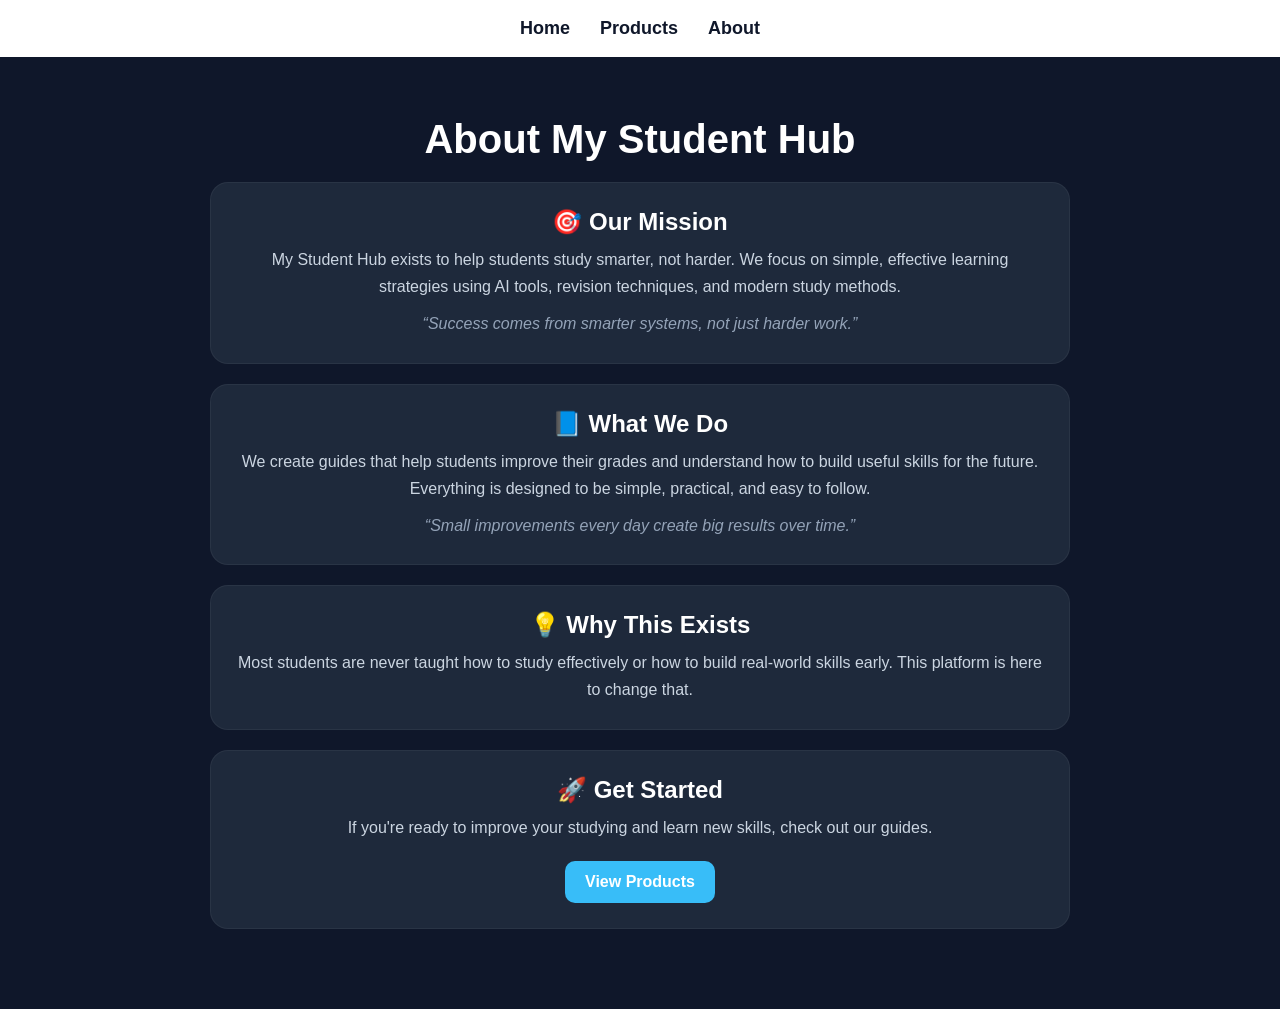
==== about.html @ 14e81b40 "about.html" ====
<!DOCTYPE html>
<html lang="en">
<head>
<meta charset="UTF-8">
<meta name="viewport" content="width=device-width, initial-scale=1.0">

<title>About - My Student Hub</title>

<style>

*{
margin:0;
padding:0;
box-sizing:border-box;
}

body{
font-family:Arial,sans-serif;
background:#0f172a;
color:white;
}

/* NAV */
nav{
background:white;
padding:18px;
display:flex;
justify-content:center;
gap:30px;
position:sticky;
top:0;
z-index:1000;
}

nav a{
text-decoration:none;
color:#0f172a;
font-weight:bold;
font-size:18px;
}

/* MAIN */
.container{
max-width:900px;
margin:auto;
padding:60px 20px;
text-align:center;
}

/* SECTIONS */
.section{
background:#1e293b;
padding:25px;
border-radius:18px;
margin:20px 0;
border:1px solid rgba(255,255,255,0.05);
}

h1{
margin-bottom:20px;
font-size:2.5rem;
}

h2{
margin-bottom:10px;
}

p{
line-height:1.7;
color:#cbd5e1;
}

/* QUOTE */
.quote{
font-style:italic;
margin-top:10px;
color:#94a3b8;
}

/* BUTTON */
.button{
display:inline-block;
margin-top:20px;
padding:12px 20px;
background:#38bdf8;
color:white;
text-decoration:none;
border-radius:10px;
font-weight:bold;
transition:0.3s;
}

.button:hover{
background:#0ea5e9;
transform:translateY(-3px);
}

/* MOBILE */
@media(max-width:700px){
nav{
flex-wrap:wrap;
gap:15px;
}
}

</style>
</head>

<body>

<nav>
<a href="index.html">Home</a>
<a href="product.html">Products</a>
<a href="about.html">About</a>
</nav>

<div class="container">

<h1>About My Student Hub</h1>

<div class="section">

<h2>🎯 Our Mission</h2>

<p>
My Student Hub exists to help students study smarter, not harder.
We focus on simple, effective learning strategies using AI tools,
revision techniques, and modern study methods.
</p>

<p class="quote">
“Success comes from smarter systems, not just harder work.”
</p>

</div>

<div class="section">

<h2>📘 What We Do</h2>

<p>
We create guides that help students improve their grades and understand
how to build useful skills for the future. Everything is designed to be
simple, practical, and easy to follow.
</p>

<p class="quote">
“Small improvements every day create big results over time.”
</p>

</div>

<div class="section">

<h2>💡 Why This Exists</h2>

<p>
Most students are never taught how to study effectively or how to build
real-world skills early. This platform is here to change that.
</p>

</div>

<div class="section">

<h2>🚀 Get Started</h2>

<p>
If you're ready to improve your studying and learn new skills,
check out our guides.
</p>

<a class="button" href="product.html">View Products</a>

</div>

</div>

</body>
</html>
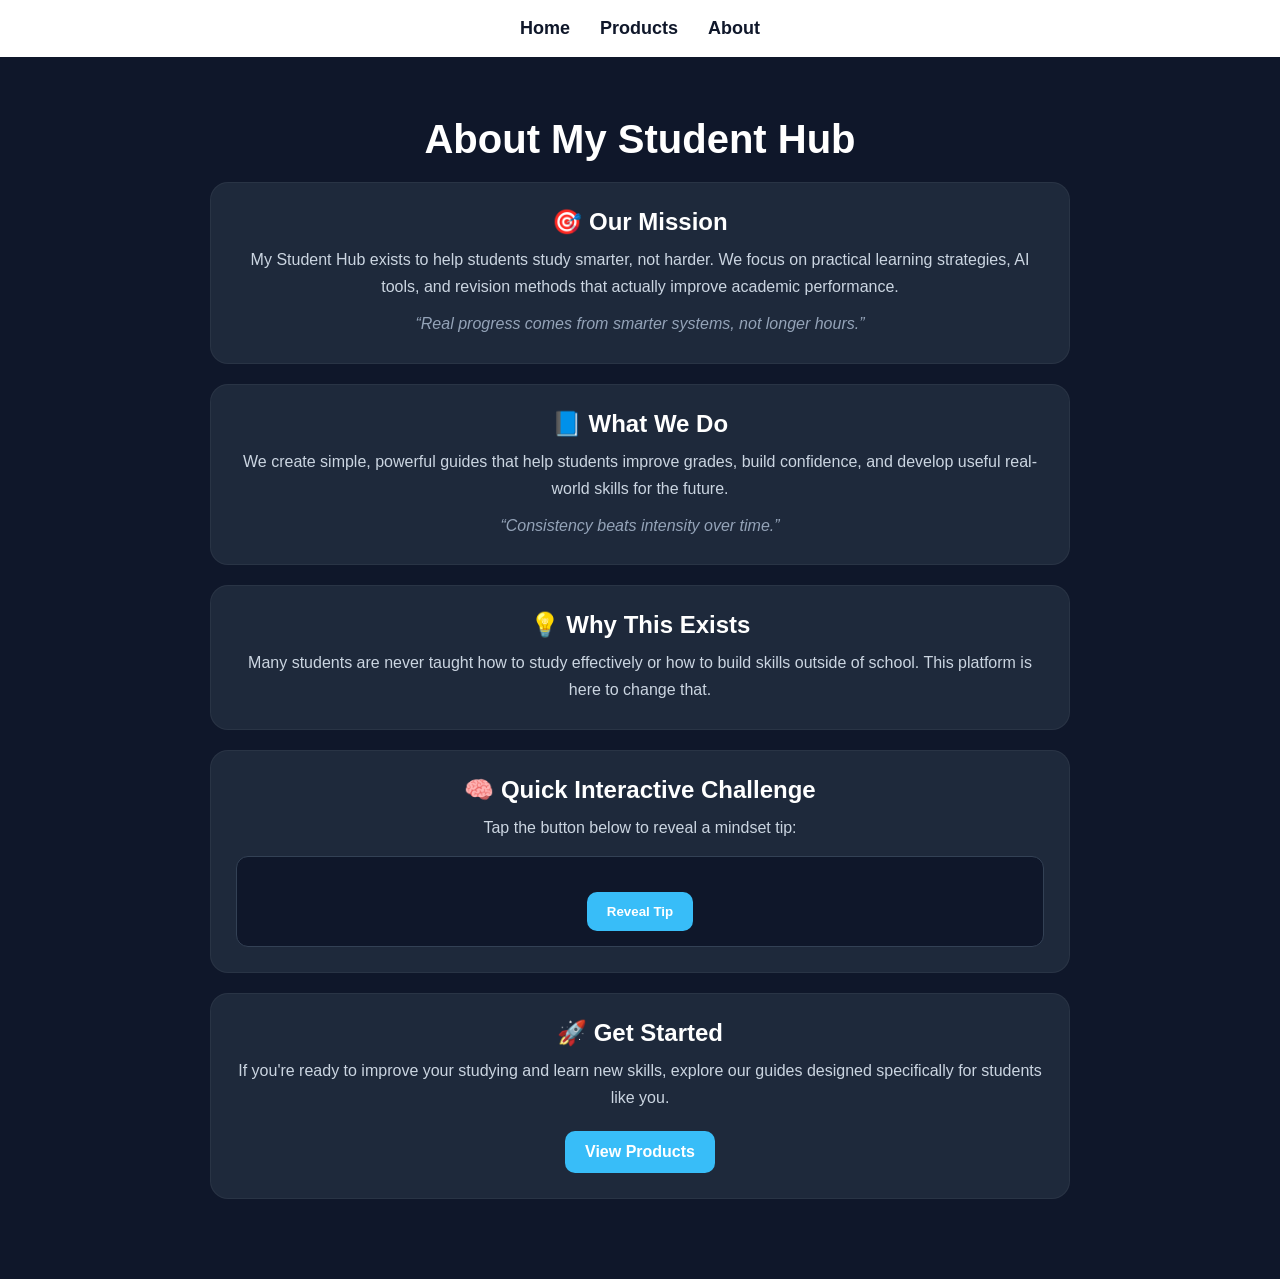
==== commit ac88450c: "about.html" ====
--- a/about.html
+++ b/about.html
@@ -88,11 +88,29 @@
 border-radius:10px;
 font-weight:bold;
 transition:0.3s;
+border:none;
+cursor:pointer;
 }
 
 .button:hover{
 background:#0ea5e9;
 transform:translateY(-3px);
+}
+
+/* INTERACTIVE BOX */
+.quizBox{
+margin-top:15px;
+padding:15px;
+background:#0f172a;
+border:1px solid #334155;
+border-radius:12px;
+}
+
+.hidden{
+display:none;
+margin-top:10px;
+color:#38bdf8;
+font-weight:bold;
 }
 
 /* MOBILE */
@@ -124,12 +142,12 @@
 
 <p>
 My Student Hub exists to help students study smarter, not harder.
-We focus on simple, effective learning strategies using AI tools,
-revision techniques, and modern study methods.
+We focus on practical learning strategies, AI tools, and revision methods
+that actually improve academic performance.
 </p>
 
 <p class="quote">
-“Success comes from smarter systems, not just harder work.”
+“Real progress comes from smarter systems, not longer hours.”
 </p>
 
 </div>
@@ -139,13 +157,12 @@
 <h2>📘 What We Do</h2>
 
 <p>
-We create guides that help students improve their grades and understand
-how to build useful skills for the future. Everything is designed to be
-simple, practical, and easy to follow.
+We create simple, powerful guides that help students improve grades,
+build confidence, and develop useful real-world skills for the future.
 </p>
 
 <p class="quote">
-“Small improvements every day create big results over time.”
+“Consistency beats intensity over time.”
 </p>
 
 </div>
@@ -155,9 +172,27 @@
 <h2>💡 Why This Exists</h2>
 
 <p>
-Most students are never taught how to study effectively or how to build
-real-world skills early. This platform is here to change that.
-</p>
+Many students are never taught how to study effectively or how to build
+skills outside of school. This platform is here to change that.
+</p>
+
+</div>
+
+<div class="section">
+
+<h2>🧠 Quick Interactive Challenge</h2>
+
+<p>Tap the button below to reveal a mindset tip:</p>
+
+<div class="quizBox">
+
+<button class="button" onclick="showTip()">Reveal Tip</button>
+
+<p id="tip" class="hidden">
+Focus on understanding, not memorising — it improves grades faster 🚀
+</p>
+
+</div>
 
 </div>
 
@@ -167,7 +202,7 @@
 
 <p>
 If you're ready to improve your studying and learn new skills,
-check out our guides.
+explore our guides designed specifically for students like you.
 </p>
 
 <a class="button" href="product.html">View Products</a>
@@ -175,6 +210,12 @@
 </div>
 
 </div>
+
+<script>
+function showTip(){
+document.getElementById("tip").style.display = "block";
+}
+</script>
 
 </body>
 </html>
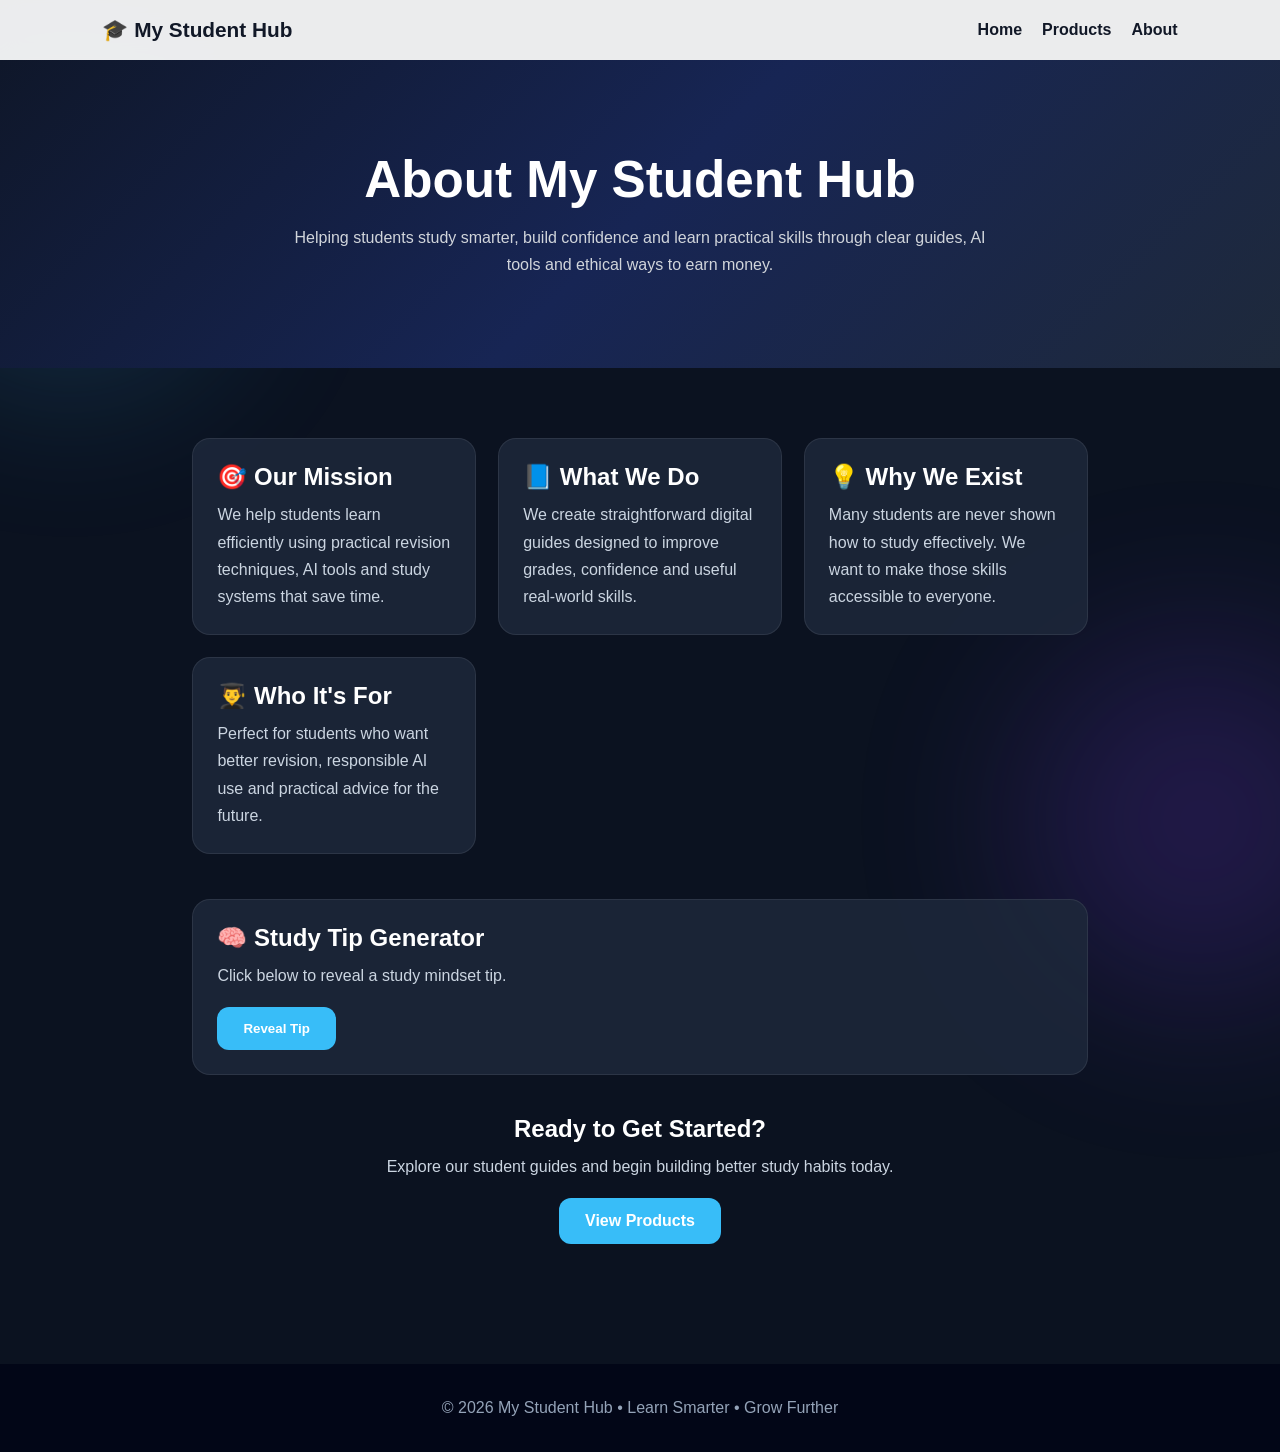
==== commit 51659bde: "about.html" ====
--- a/about.html
+++ b/about.html
@@ -3,219 +3,65 @@
 <head>
 <meta charset="UTF-8">
 <meta name="viewport" content="width=device-width, initial-scale=1.0">
-
 <title>About - My Student Hub</title>
-
 <style>
-
-*{
-margin:0;
-padding:0;
-box-sizing:border-box;
-}
-
-body{
-font-family:Arial,sans-serif;
-background:#0f172a;
-color:white;
-}
-
-/* NAV */
-nav{
-background:white;
-padding:18px;
-display:flex;
-justify-content:center;
-gap:30px;
-position:sticky;
-top:0;
-z-index:1000;
-}
-
-nav a{
-text-decoration:none;
-color:#0f172a;
-font-weight:bold;
-font-size:18px;
-}
-
-/* MAIN */
-.container{
-max-width:900px;
-margin:auto;
-padding:60px 20px;
-text-align:center;
-}
-
-/* SECTIONS */
-.section{
-background:#1e293b;
-padding:25px;
-border-radius:18px;
-margin:20px 0;
-border:1px solid rgba(255,255,255,0.05);
-}
-
-h1{
-margin-bottom:20px;
-font-size:2.5rem;
-}
-
-h2{
-margin-bottom:10px;
-}
-
-p{
-line-height:1.7;
-color:#cbd5e1;
-}
-
-/* QUOTE */
-.quote{
-font-style:italic;
-margin-top:10px;
-color:#94a3b8;
-}
-
-/* BUTTON */
-.button{
-display:inline-block;
-margin-top:20px;
-padding:12px 20px;
-background:#38bdf8;
-color:white;
-text-decoration:none;
-border-radius:10px;
-font-weight:bold;
-transition:0.3s;
-border:none;
-cursor:pointer;
-}
-
-.button:hover{
-background:#0ea5e9;
-transform:translateY(-3px);
-}
-
-/* INTERACTIVE BOX */
-.quizBox{
-margin-top:15px;
-padding:15px;
-background:#0f172a;
-border:1px solid #334155;
-border-radius:12px;
-}
-
-.hidden{
-display:none;
-margin-top:10px;
-color:#38bdf8;
-font-weight:bold;
-}
-
-/* MOBILE */
-@media(max-width:700px){
-nav{
-flex-wrap:wrap;
-gap:15px;
-}
-}
-
+*{margin:0;padding:0;box-sizing:border-box}
+body{font-family:Arial,sans-serif;background:#0b1220;color:#fff}
+body:before,body:after{content:"";position:fixed;border-radius:50%;filter:blur(90px);opacity:.2;z-index:-1}
+body:before{width:300px;height:300px;background:#38bdf8;left:-80px;top:80px}
+body:after{width:360px;height:360px;background:#7c3aed;right:-100px;bottom:-100px}
+nav{position:sticky;top:0;background:rgba(255,255,255,.92);backdrop-filter:blur(10px);display:flex;justify-content:space-between;align-items:center;padding:18px 8%}
+.logo{font-weight:bold;color:#111827;font-size:1.3rem}
+nav a{text-decoration:none;color:#111827;font-weight:bold;margin-left:20px}
+.hero{padding:90px 8%;text-align:center;background:linear-gradient(135deg,#0f172a,#172554,#1e293b)}
+.hero h1{font-size:3.2rem;margin-bottom:15px}
+.hero p{max-width:700px;margin:auto;color:#d1d5db;line-height:1.7}
+.container{max-width:1100px;margin:auto;padding:70px 8%}
+.grid{display:grid;grid-template-columns:repeat(auto-fit,minmax(250px,1fr));gap:22px}
+.card{background:rgba(30,41,59,.85);padding:24px;border-radius:18px;border:1px solid rgba(255,255,255,.08);transition:.3s}
+.card:hover{transform:translateY(-8px)}
+h2{margin-bottom:10px}
+p{color:#cbd5e1;line-height:1.7}
+.button{display:inline-block;margin-top:18px;padding:14px 26px;background:#38bdf8;color:#fff;text-decoration:none;border-radius:12px;font-weight:bold;border:none;cursor:pointer}
+.button:hover{background:#0ea5e9}
+.tip{display:none;margin-top:15px;color:#38bdf8;font-weight:bold}
+footer{text-align:center;padding:35px;background:#020617;color:#94a3b8;margin-top:50px}
+@media(max-width:700px){nav{flex-direction:column}.hero h1{font-size:2.4rem}}
 </style>
 </head>
-
 <body>
-
-<nav>
-<a href="index.html">Home</a>
-<a href="product.html">Products</a>
-<a href="about.html">About</a>
-</nav>
-
+<nav><div class="logo">🎓 My Student Hub</div><div><a href="index.html">Home</a><a href="product.html">Products</a><a href="about.html">About</a></div></nav>
+<section class="hero">
+<h1>About My Student Hub</h1>
+<p>Helping students study smarter, build confidence and learn practical skills through clear guides, AI tools and ethical ways to earn money.</p>
+</section>
 <div class="container">
-
-<h1>About My Student Hub</h1>
-
-<div class="section">
-
-<h2>🎯 Our Mission</h2>
-
-<p>
-My Student Hub exists to help students study smarter, not harder.
-We focus on practical learning strategies, AI tools, and revision methods
-that actually improve academic performance.
-</p>
-
-<p class="quote">
-“Real progress comes from smarter systems, not longer hours.”
-</p>
-
+<div class="grid">
+<div class="card"><h2>🎯 Our Mission</h2><p>We help students learn efficiently using practical revision techniques, AI tools and study systems that save time.</p></div>
+<div class="card"><h2>📘 What We Do</h2><p>We create straightforward digital guides designed to improve grades, confidence and useful real-world skills.</p></div>
+<div class="card"><h2>💡 Why We Exist</h2><p>Many students are never shown how to study effectively. We want to make those skills accessible to everyone.</p></div>
+<div class="card"><h2>👨‍🎓 Who It's For</h2><p>Perfect for students who want better revision, responsible AI use and practical advice for the future.</p></div>
 </div>
-
-<div class="section">
-
-<h2>📘 What We Do</h2>
-
-<p>
-We create simple, powerful guides that help students improve grades,
-build confidence, and develop useful real-world skills for the future.
-</p>
-
-<p class="quote">
-“Consistency beats intensity over time.”
-</p>
-
+<div style="margin-top:45px" class="card">
+<h2>🧠 Study Tip Generator</h2>
+<p>Click below to reveal a study mindset tip.</p>
+<button class="button" onclick="tip()">Reveal Tip</button>
+<p id="tip" class="tip"></p>
 </div>
-
-<div class="section">
-
-<h2>💡 Why This Exists</h2>
-
-<p>
-Many students are never taught how to study effectively or how to build
-skills outside of school. This platform is here to change that.
-</p>
-
+<div style="text-align:center;margin-top:40px">
+<h2>Ready to Get Started?</h2>
+<p>Explore our student guides and begin building better study habits today.</p>
+<a class="button" href="product.html">View Products</a>
 </div>
-
-<div class="section">
-
-<h2>🧠 Quick Interactive Challenge</h2>
-
-<p>Tap the button below to reveal a mindset tip:</p>
-
-<div class="quizBox">
-
-<button class="button" onclick="showTip()">Reveal Tip</button>
-
-<p id="tip" class="hidden">
-Focus on understanding, not memorising — it improves grades faster 🚀
-</p>
-
 </div>
-
-</div>
-
-<div class="section">
-
-<h2>🚀 Get Started</h2>
-
-<p>
-If you're ready to improve your studying and learn new skills,
-explore our guides designed specifically for students like you.
-</p>
-
-<a class="button" href="product.html">View Products</a>
-
-</div>
-
-</div>
-
+<footer>© 2026 My Student Hub • Learn Smarter • Grow Further</footer>
 <script>
-function showTip(){
-document.getElementById("tip").style.display = "block";
-}
+const tips=[
+"Focus on understanding before memorising.",
+"Short daily revision beats last-minute cramming.",
+"Teach someone else to test your knowledge.",
+"Take regular breaks to stay productive."
+];
+function tip(){document.getElementById("tip").style.display="block";document.getElementById("tip").textContent=tips[Math.floor(Math.random()*tips.length)];}
 </script>
-
-</body>
-</html>
+</body></html>
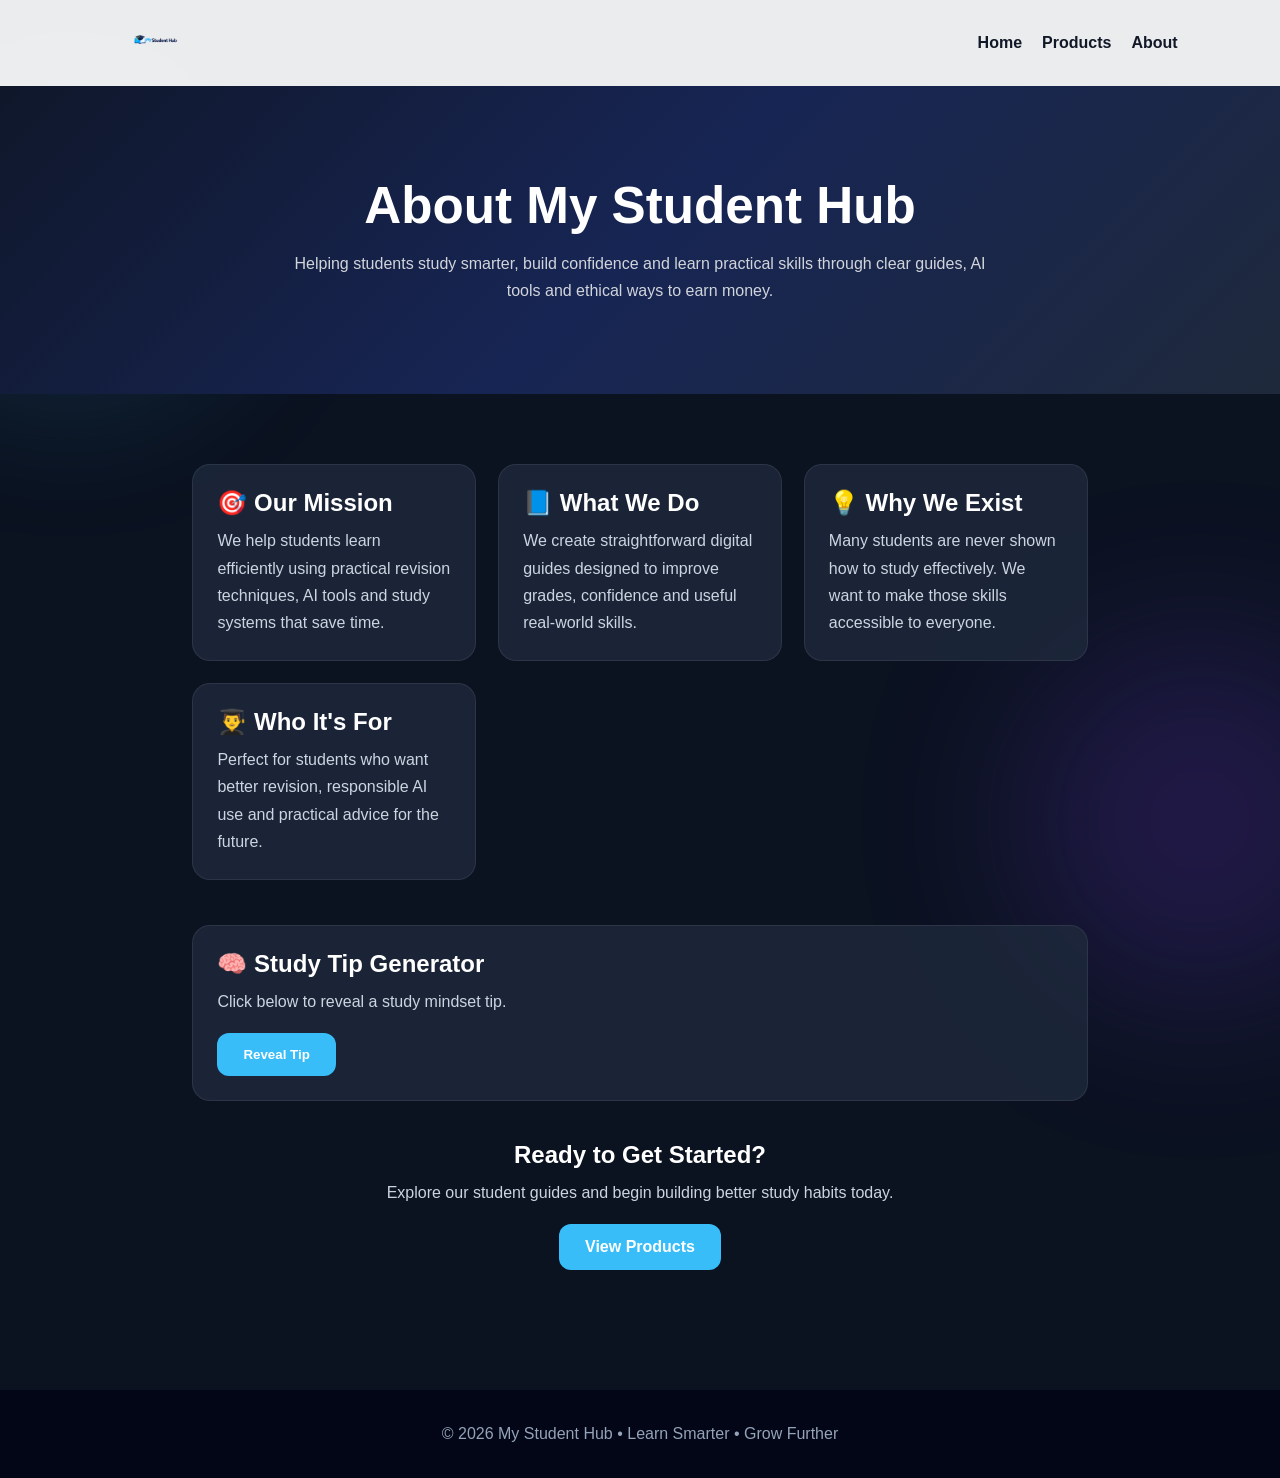
==== commit b670f8a3: "about.html" ====
--- a/about.html
+++ b/about.html
@@ -30,7 +30,11 @@
 </style>
 </head>
 <body>
-<nav><div class="logo">🎓 My Student Hub</div><div><a href="index.html">Home</a><a href="product.html">Products</a><a href="about.html">About</a></div></nav>
+<nav><div class="logo">
+    <a href="index.html">
+        <img src="logo.png" alt="My Student Hub Logo" height="45">
+    </a>
+</div><div><a href="index.html">Home</a><a href="product.html">Products</a><a href="about.html">About</a></div></nav>
 <section class="hero">
 <h1>About My Student Hub</h1>
 <p>Helping students study smarter, build confidence and learn practical skills through clear guides, AI tools and ethical ways to earn money.</p>
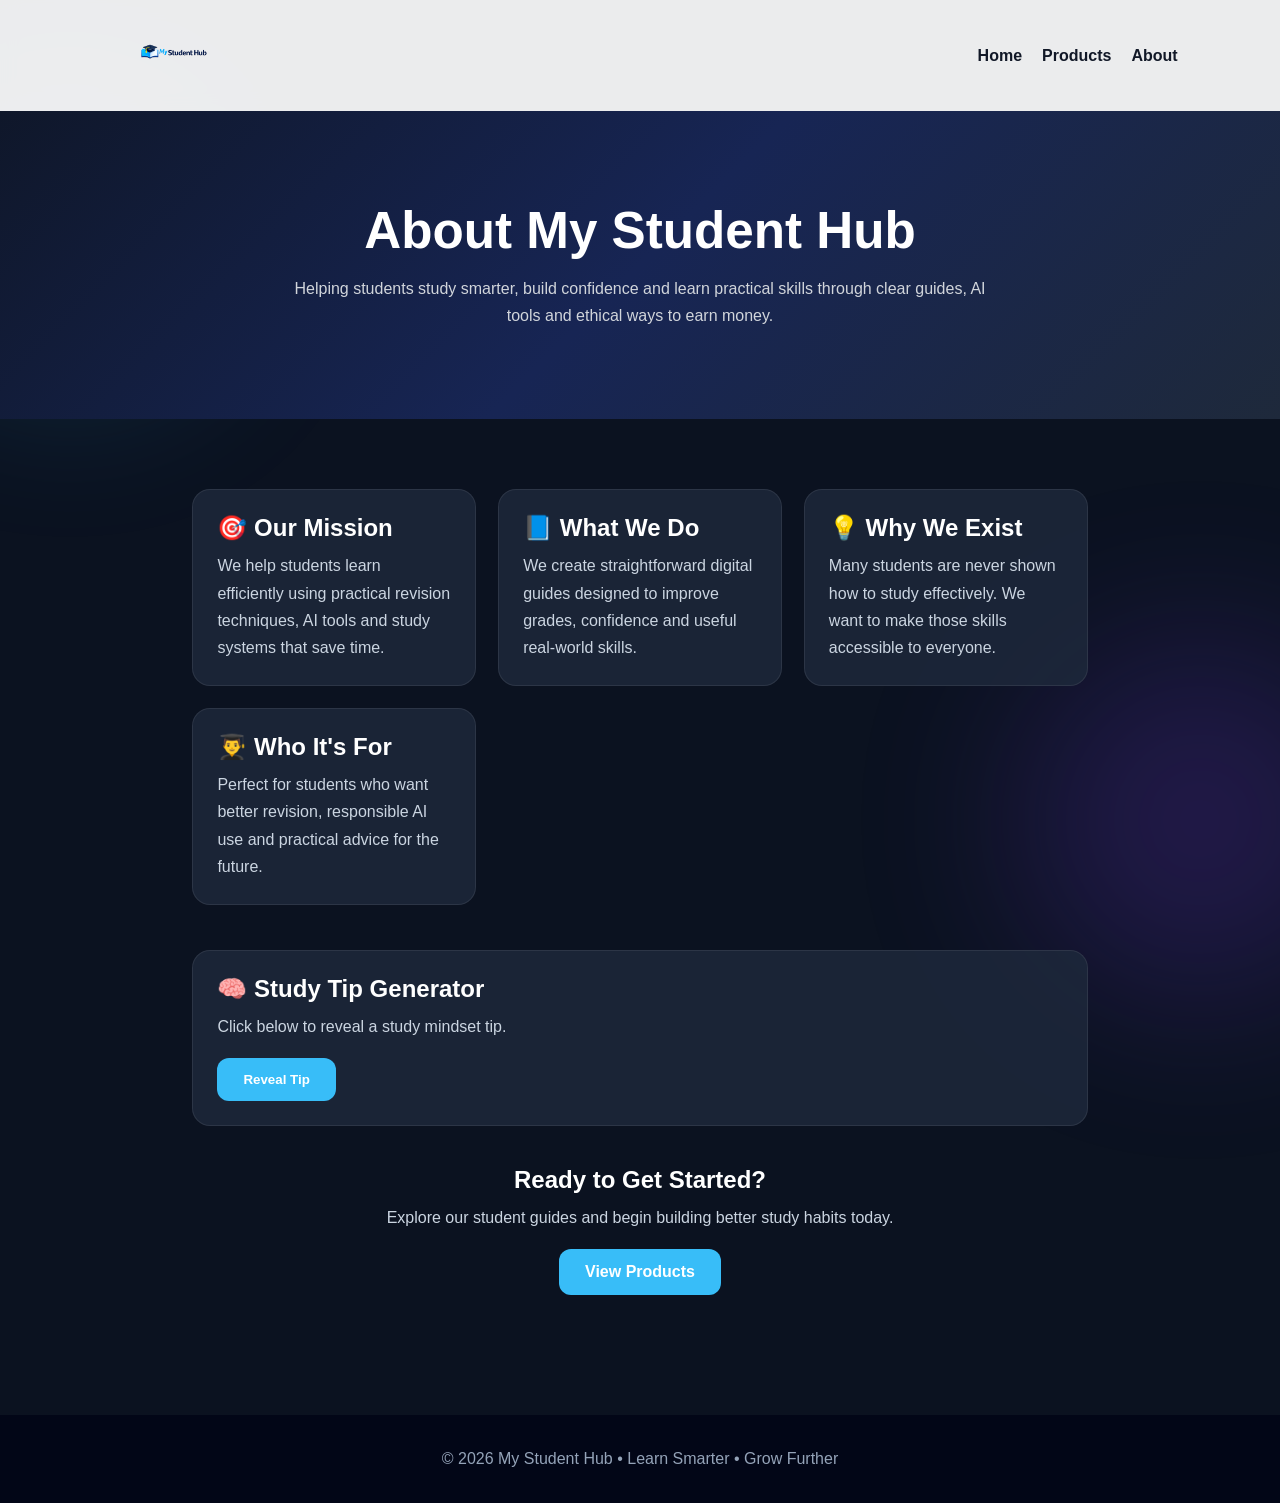
==== commit 021bf90d: "about.html" ====
--- a/about.html
+++ b/about.html
@@ -4,6 +4,7 @@
 <meta charset="UTF-8">
 <meta name="viewport" content="width=device-width, initial-scale=1.0">
 <title>About - My Student Hub</title>
+<link rel="icon" type="image/png" href="logo.png">
 <style>
 *{margin:0;padding:0;box-sizing:border-box}
 body{font-family:Arial,sans-serif;background:#0b1220;color:#fff}
@@ -32,7 +33,7 @@
 <body>
 <nav><div class="logo">
     <a href="index.html">
-        <img src="logo.png" alt="My Student Hub Logo" height="45">
+        <img src="logo.png" alt="My Student Hub Logo" height="70">
     </a>
 </div><div><a href="index.html">Home</a><a href="product.html">Products</a><a href="about.html">About</a></div></nav>
 <section class="hero">
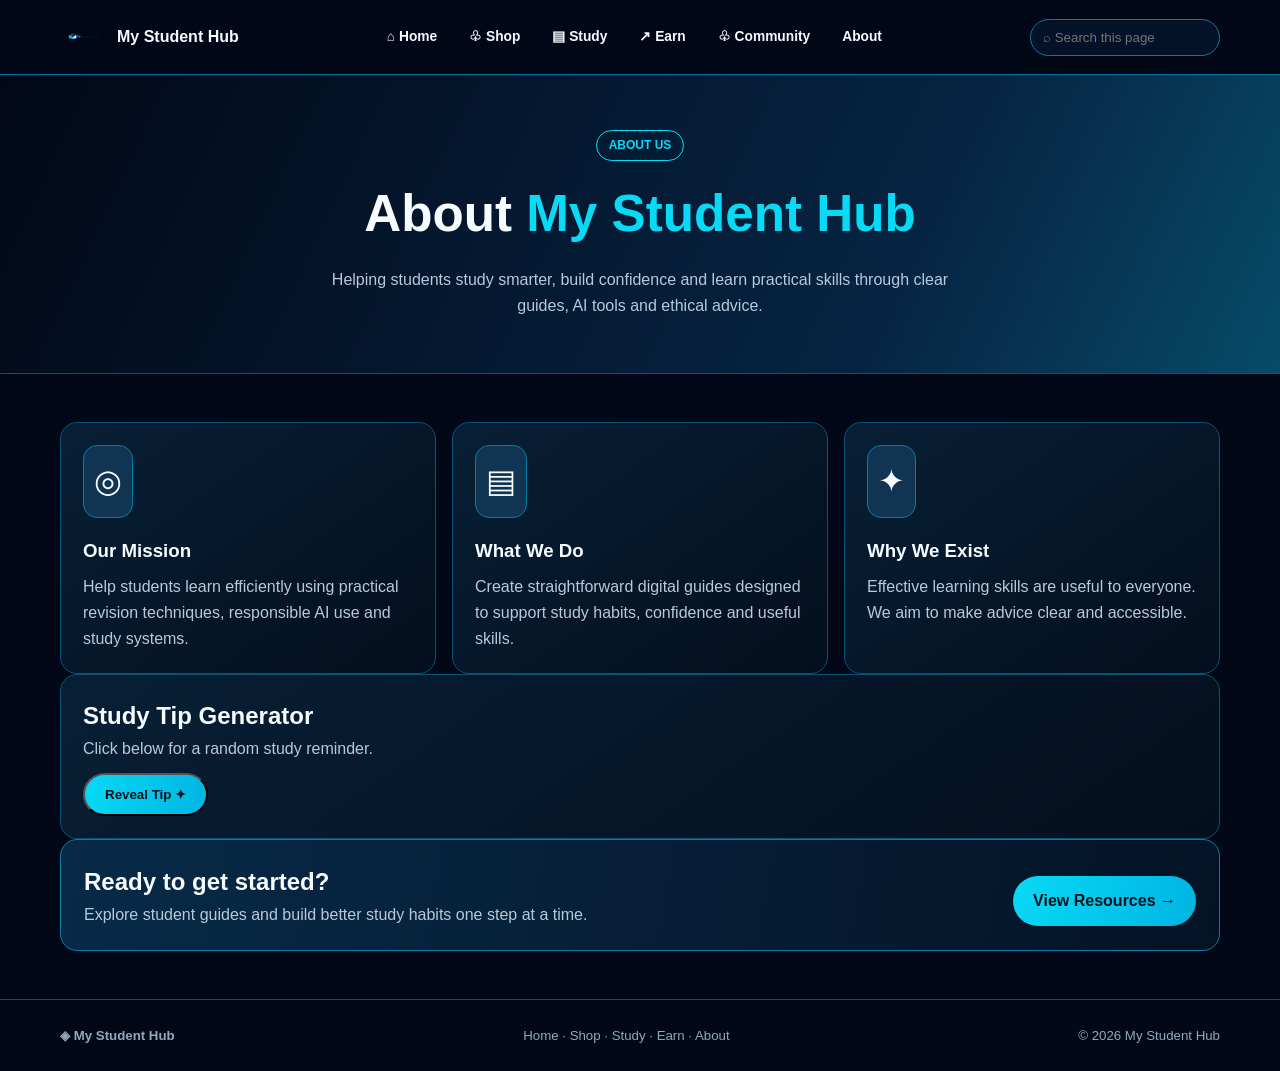
==== commit a39e997c: "Add files via upload" ====
--- a/about.html
+++ b/about.html
@@ -1,72 +1,2 @@
-<!DOCTYPE html>
-<html lang="en">
-<head>
-<meta charset="UTF-8">
-<meta name="viewport" content="width=device-width, initial-scale=1.0">
-<title>About - My Student Hub</title>
-<link rel="icon" type="image/png" href="logo.png">
-<style>
-*{margin:0;padding:0;box-sizing:border-box}
-body{font-family:Arial,sans-serif;background:#0b1220;color:#fff}
-body:before,body:after{content:"";position:fixed;border-radius:50%;filter:blur(90px);opacity:.2;z-index:-1}
-body:before{width:300px;height:300px;background:#38bdf8;left:-80px;top:80px}
-body:after{width:360px;height:360px;background:#7c3aed;right:-100px;bottom:-100px}
-nav{position:sticky;top:0;background:rgba(255,255,255,.92);backdrop-filter:blur(10px);display:flex;justify-content:space-between;align-items:center;padding:18px 8%}
-.logo{font-weight:bold;color:#111827;font-size:1.3rem}
-nav a{text-decoration:none;color:#111827;font-weight:bold;margin-left:20px}
-.hero{padding:90px 8%;text-align:center;background:linear-gradient(135deg,#0f172a,#172554,#1e293b)}
-.hero h1{font-size:3.2rem;margin-bottom:15px}
-.hero p{max-width:700px;margin:auto;color:#d1d5db;line-height:1.7}
-.container{max-width:1100px;margin:auto;padding:70px 8%}
-.grid{display:grid;grid-template-columns:repeat(auto-fit,minmax(250px,1fr));gap:22px}
-.card{background:rgba(30,41,59,.85);padding:24px;border-radius:18px;border:1px solid rgba(255,255,255,.08);transition:.3s}
-.card:hover{transform:translateY(-8px)}
-h2{margin-bottom:10px}
-p{color:#cbd5e1;line-height:1.7}
-.button{display:inline-block;margin-top:18px;padding:14px 26px;background:#38bdf8;color:#fff;text-decoration:none;border-radius:12px;font-weight:bold;border:none;cursor:pointer}
-.button:hover{background:#0ea5e9}
-.tip{display:none;margin-top:15px;color:#38bdf8;font-weight:bold}
-footer{text-align:center;padding:35px;background:#020617;color:#94a3b8;margin-top:50px}
-@media(max-width:700px){nav{flex-direction:column}.hero h1{font-size:2.4rem}}
-</style>
-</head>
-<body>
-<nav><div class="logo">
-    <a href="index.html">
-        <img src="logo.png" alt="My Student Hub Logo" height="70">
-    </a>
-</div><div><a href="index.html">Home</a><a href="product.html">Products</a><a href="about.html">About</a></div></nav>
-<section class="hero">
-<h1>About My Student Hub</h1>
-<p>Helping students study smarter, build confidence and learn practical skills through clear guides, AI tools and ethical ways to earn money.</p>
-</section>
-<div class="container">
-<div class="grid">
-<div class="card"><h2>🎯 Our Mission</h2><p>We help students learn efficiently using practical revision techniques, AI tools and study systems that save time.</p></div>
-<div class="card"><h2>📘 What We Do</h2><p>We create straightforward digital guides designed to improve grades, confidence and useful real-world skills.</p></div>
-<div class="card"><h2>💡 Why We Exist</h2><p>Many students are never shown how to study effectively. We want to make those skills accessible to everyone.</p></div>
-<div class="card"><h2>👨‍🎓 Who It's For</h2><p>Perfect for students who want better revision, responsible AI use and practical advice for the future.</p></div>
-</div>
-<div style="margin-top:45px" class="card">
-<h2>🧠 Study Tip Generator</h2>
-<p>Click below to reveal a study mindset tip.</p>
-<button class="button" onclick="tip()">Reveal Tip</button>
-<p id="tip" class="tip"></p>
-</div>
-<div style="text-align:center;margin-top:40px">
-<h2>Ready to Get Started?</h2>
-<p>Explore our student guides and begin building better study habits today.</p>
-<a class="button" href="product.html">View Products</a>
-</div>
-</div>
-<footer>© 2026 My Student Hub • Learn Smarter • Grow Further</footer>
-<script>
-const tips=[
-"Focus on understanding before memorising.",
-"Short daily revision beats last-minute cramming.",
-"Teach someone else to test your knowledge.",
-"Take regular breaks to stay productive."
-];
-function tip(){document.getElementById("tip").style.display="block";document.getElementById("tip").textContent=tips[Math.floor(Math.random()*tips.length)];}
-</script>
-</body></html>
+<!doctype html><html lang="en"><head><meta charset="utf-8"><meta name="viewport" content="width=device-width,initial-scale=1"><title>About My Student Hub</title><meta name="description" content="Student-friendly resources, revision tips and practical digital skills from My Student Hub."><link rel="icon" type="image/png" href="logo.png"><link rel="stylesheet" href="style.css"></head><body><header class="top"><div class="wrap nav"><a class="brand" href="index.html"><img src="logo.png" alt="My Student Hub logo"><span>My Student Hub</span></a><nav class="links"><a class="" href="index.html">⌂ Home</a><a class="" href="product.html">♧ Shop</a><a class="" href="study.html">▤ Study</a><a class="" href="earn.html">↗ Earn</a><a class="" href="community.html">♧ Community</a><a href="about.html">About</a></nav><input class="search" data-search placeholder="⌕ Search this page" aria-label="Search"></div></header>
+<section class="intro"><div class="wrap"><span class="eyebrow">ABOUT US</span><h1>About <span class="cyan">My Student Hub</span></h1><p>Helping students study smarter, build confidence and learn practical skills through clear guides, AI tools and ethical advice.</p></div></section><main class="section wrap"><div class="grid"><article class="card"><div class="icon">◎</div><h3>Our Mission</h3><p>Help students learn efficiently using practical revision techniques, responsible AI use and study systems.</p></article><article class="card"><div class="icon">▤</div><h3>What We Do</h3><p>Create straightforward digital guides designed to support study habits, confidence and useful skills.</p></article><article class="card"><div class="icon">✦</div><h3>Why We Exist</h3><p>Effective learning skills are useful to everyone. We aim to make advice clear and accessible.</p></article></div><div class="section card"><h2>Study Tip Generator</h2><p>Click below for a random study reminder.</p><button class="btn primary" onclick="revealTip()">Reveal Tip ✦</button><p id="tip" class="tip" aria-live="polite"></p></div><div class="banner"><div><h2>Ready to get started?</h2><p>Explore student guides and build better study habits one step at a time.</p></div><a class="btn primary" href="product.html">View Resources →</a></div></main><footer class="footer"><div class="wrap footerInner"><b>◈ My Student Hub</b><span>Home · Shop · Study · Earn · About</span><span>© <span data-year>2026</span> My Student Hub</span></div></footer><script src="app.js"></script></body></html>
--- a/style.css
+++ b/style.css
@@ -0,0 +1 @@
+*{box-sizing:border-box;margin:0;padding:0}html{scroll-behavior:smooth}body{font-family:Arial,sans-serif;background:#020817;color:#f5fbff;line-height:1.6}a{color:inherit;text-decoration:none}.wrap{width:min(1160px,92%);margin:auto}.top{position:sticky;top:0;background:#020817ed;border-bottom:1px solid #08739a;z-index:9}.nav{display:flex;align-items:center;justify-content:space-between;gap:15px;padding:13px 0;flex-wrap:wrap}.brand{display:flex;align-items:center;gap:9px;font-weight:bold}.brand img{width:48px;height:48px;object-fit:contain}.links{display:flex;gap:8px;flex-wrap:wrap}.links a{padding:9px 12px;border-radius:20px;font-size:.86rem;font-weight:bold}.links a:hover,.active{background:#063451;color:#08d9f5}.search{max-width:190px;background:#031226;color:white;border:1px solid #087da2;padding:10px 12px;border-radius:24px}.hero,.intro{background:linear-gradient(115deg,#020817,#062442 70%,#064b69);border-bottom:1px solid #075477}.hero{padding:70px 0}.heroGrid{display:grid;grid-template-columns:1fr 1fr;align-items:center;gap:35px}.eyebrow{color:#08d9f5;border:1px solid #08d9f5;border-radius:20px;padding:5px 12px;font-size:.75rem;font-weight:bold;display:inline-block}.hero h1{font-size:clamp(2.7rem,5vw,4.5rem);line-height:1.05;margin:18px 0}.cyan{color:#08d9f5}.hero p,.intro p,.card p{color:#b7c9da}.hero p,.intro p{max-width:650px}.buttons{display:flex;gap:12px;flex-wrap:wrap;margin-top:23px}.btn{display:inline-block;padding:12px 20px;border-radius:26px;font-weight:bold;margin-top:12px}.primary{background:linear-gradient(100deg,#08d9f5,#00b5e3);color:#00121c}.outline{border:1px solid #08d9f5}.mock{border:1px solid #087da2;border-radius:22px;padding:25px;background:linear-gradient(140deg,#092441,#03101f);box-shadow:0 20px 60px #00bde526;transform:rotate(-1deg)}.mock h2{font-size:2rem;line-height:1.15;margin:18px 0}.tiles,.grid{display:grid;grid-template-columns:repeat(3,1fr);gap:16px}.tiles{grid-template-columns:repeat(2,1fr)}.tile{border:1px solid #075477;background:#06172b;padding:15px;border-radius:13px}.tile b{display:block;color:#08d9f5}.section{padding:48px 0}.heading{display:flex;justify-content:space-between;align-items:end;margin-bottom:20px;gap:15px}.heading p{color:#b7c9da}.card{border:1px solid #075477;border-radius:17px;padding:22px;background:linear-gradient(145deg,#081f35,#030f1e);min-width:0}.card:hover{border-color:#08d9f5}.card h3{margin:8px 0}.icon{font-size:2rem;background:#103451;border:1px solid #087da2;border-radius:14px;padding:10px;display:inline-block;margin-bottom:10px}.pill{display:inline-block;border-radius:20px;padding:4px 9px;background:#08d9f5;color:#00121c;font-size:.7rem;font-weight:bold;margin-bottom:8px}.yellow{background:#ffe45c;color:#15130a}.product{display:grid;grid-template-columns:75px 1fr auto;gap:15px;align-items:center}.price{font-weight:bold;font-size:1.2rem}.features{display:grid;grid-template-columns:repeat(4,1fr);gap:10px;margin-top:20px}.feature{text-align:center;background:#04172a;border:1px solid #075477;padding:14px;border-radius:12px}.feature b{display:block}.feature span{color:#b7c9da;font-size:.8rem}.intro{text-align:center;padding:55px 0}.intro h1{font-size:clamp(2.3rem,4vw,3.4rem);margin:12px 0}.intro p{margin:auto}.bullets{padding-left:20px;color:#b7c9da;margin:15px 0}.bullets li{margin:6px 0}.tip{display:none;margin-top:15px;color:#08d9f5;background:#031226;padding:12px;border-radius:10px}.banner{display:flex;justify-content:space-between;align-items:center;gap:20px;padding:23px;border:1px solid #087da2;border-radius:17px;background:linear-gradient(100deg,#082a47,#041326)}.banner p{color:#b7c9da}.footer{border-top:1px solid #075477;padding:25px 0;color:#91a8bd;font-size:.83rem}.footerInner{display:flex;justify-content:space-between;gap:15px;flex-wrap:wrap}.note{font-size:.8rem;color:#91a8bd;margin-top:14px}@media(max-width:800px){.heroGrid{grid-template-columns:1fr}.grid{grid-template-columns:repeat(2,1fr)}.features{grid-template-columns:repeat(2,1fr)}}@media(max-width:580px){.nav{justify-content:center}.brand{margin-right:auto}.links{justify-content:center}.search{display:none}.hero{padding:45px 0}.grid{grid-template-columns:1fr}.product{grid-template-columns:60px 1fr}.product .price,.product .btn{grid-column:2}.features{grid-template-columns:repeat(2,1fr)}.heading,.banner{align-items:flex-start;flex-direction:column}.section{padding:35px 0}}
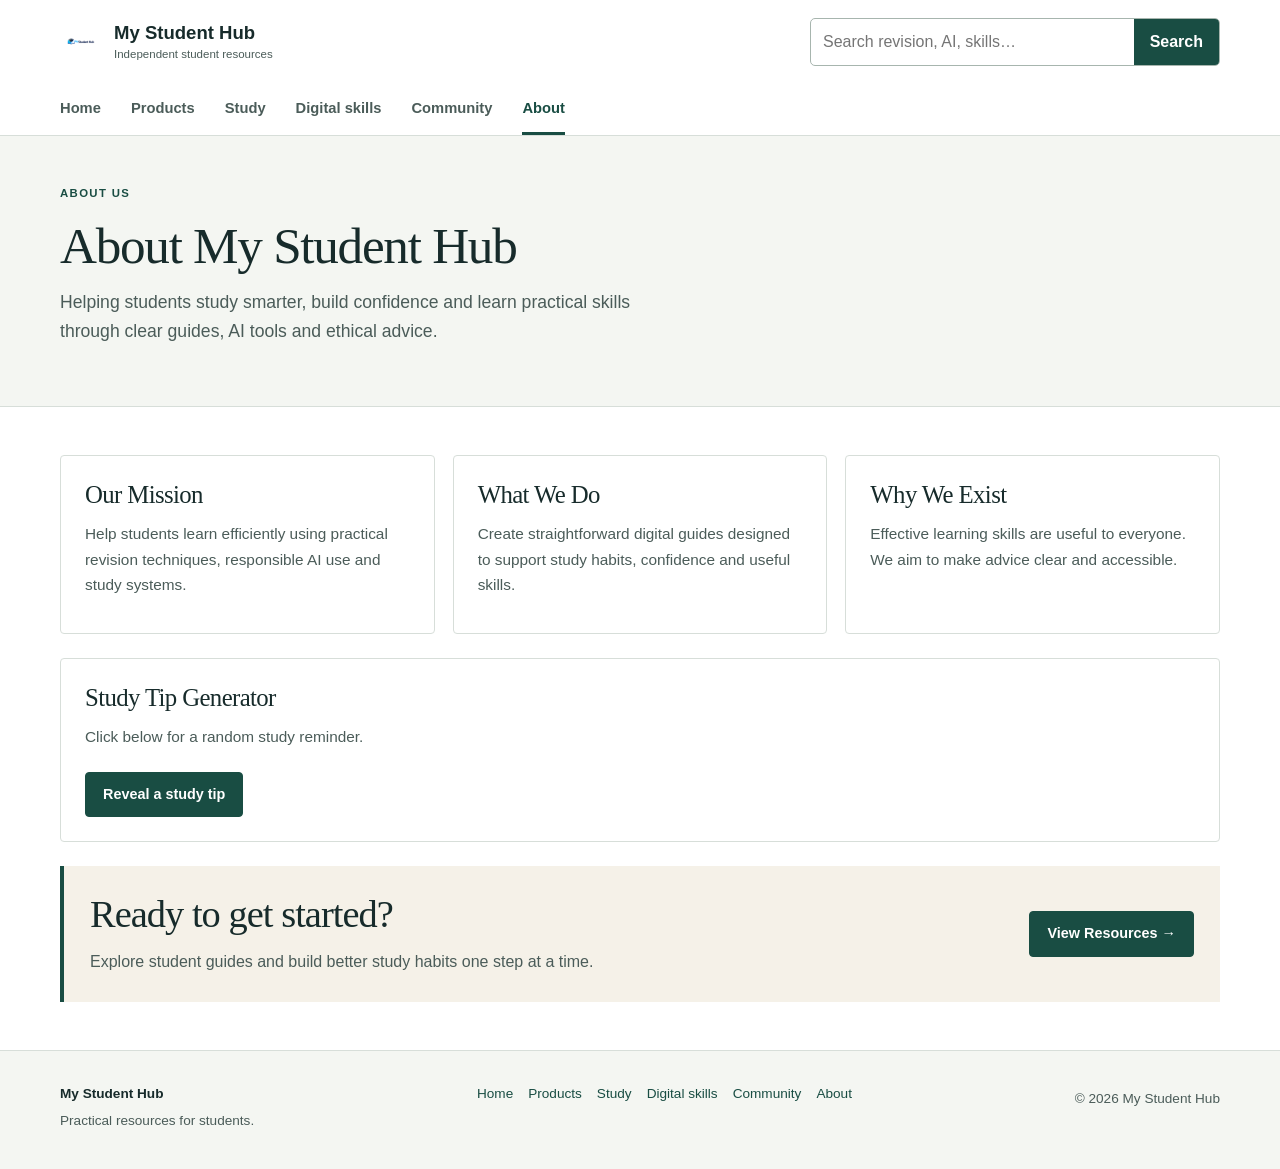
==== commit 244385a5: "Redesign My Student Hub with editorial layout, site-wide search and tiger transitions" ====
--- a/about.html
+++ b/about.html
@@ -1,2 +1,2 @@
-<!doctype html><html lang="en"><head><meta charset="utf-8"><meta name="viewport" content="width=device-width,initial-scale=1"><title>About My Student Hub</title><meta name="description" content="Student-friendly resources, revision tips and practical digital skills from My Student Hub."><link rel="icon" type="image/png" href="logo.png"><link rel="stylesheet" href="style.css"></head><body><header class="top"><div class="wrap nav"><a class="brand" href="index.html"><img src="logo.png" alt="My Student Hub logo"><span>My Student Hub</span></a><nav class="links"><a class="" href="index.html">⌂ Home</a><a class="" href="product.html">♧ Shop</a><a class="" href="study.html">▤ Study</a><a class="" href="earn.html">↗ Earn</a><a class="" href="community.html">♧ Community</a><a href="about.html">About</a></nav><input class="search" data-search placeholder="⌕ Search this page" aria-label="Search"></div></header>
-<section class="intro"><div class="wrap"><span class="eyebrow">ABOUT US</span><h1>About <span class="cyan">My Student Hub</span></h1><p>Helping students study smarter, build confidence and learn practical skills through clear guides, AI tools and ethical advice.</p></div></section><main class="section wrap"><div class="grid"><article class="card"><div class="icon">◎</div><h3>Our Mission</h3><p>Help students learn efficiently using practical revision techniques, responsible AI use and study systems.</p></article><article class="card"><div class="icon">▤</div><h3>What We Do</h3><p>Create straightforward digital guides designed to support study habits, confidence and useful skills.</p></article><article class="card"><div class="icon">✦</div><h3>Why We Exist</h3><p>Effective learning skills are useful to everyone. We aim to make advice clear and accessible.</p></article></div><div class="section card"><h2>Study Tip Generator</h2><p>Click below for a random study reminder.</p><button class="btn primary" onclick="revealTip()">Reveal Tip ✦</button><p id="tip" class="tip" aria-live="polite"></p></div><div class="banner"><div><h2>Ready to get started?</h2><p>Explore student guides and build better study habits one step at a time.</p></div><a class="btn primary" href="product.html">View Resources →</a></div></main><footer class="footer"><div class="wrap footerInner"><b>◈ My Student Hub</b><span>Home · Shop · Study · Earn · About</span><span>© <span data-year>2026</span> My Student Hub</span></div></footer><script src="app.js"></script></body></html>+<!doctype html>
+<html lang="en-GB"><head><meta charset="utf-8"><meta name="viewport" content="width=device-width,initial-scale=1"><title>About My Student Hub | Student learning resources</title><meta name="description" content="Learn about My Student Hub, its purpose and practical student resources for revision and digital skills."><link rel="canonical" href="https://tttmkacker255.github.io/about.html"><meta property="og:title" content="About My Student Hub | Student learning resources"><meta property="og:description" content="Learn about My Student Hub, its purpose and practical student resources for revision and digital skills."><meta property="og:url" content="https://tttmkacker255.github.io/about.html"><meta property="og:type" content="website"><link rel="icon" type="image/png" href="logo.png"><link rel="stylesheet" href="style.css?v=4"><script defer src="app.js?v=4"></script></head><body><a class="skip" href="#main">Skip to content</a><header class="top"><div class="wrap masthead"><a class="brand" href="index.html"><img src="logo.png" width="42" height="42" alt=""><span>My Student Hub<small>Independent student resources</small></span></a><div class="search-area"><form role="search" id="site-search"><label class="sr-only" for="search-input">Search the whole website</label><input id="search-input" type="search" autocomplete="off" placeholder="Search revision, AI, skills…"><button type="submit">Search</button></form><div id="search-results" class="search-results" hidden><p id="search-status" role="status"></p><div id="search-list"></div></div></div></div><nav class="wrap links" aria-label="Main navigation"><a href="index.html">Home</a><a href="product.html">Products</a><a href="study.html">Study</a><a href="earn.html">Digital skills</a><a href="community.html">Community</a><a href="about.html" aria-current="page">About</a></nav></header><main id="main"><section class="intro"><div class="wrap"><span class="eyebrow">ABOUT US</span><h1>About <span>My Student Hub</span></h1><p>Helping students study smarter, build confidence and learn practical skills through clear guides, AI tools and ethical advice.</p></div></section><div class="section wrap"><div class="grid"><article class="card"><h2 id="our-mission">Our Mission</h2><p>Help students learn efficiently using practical revision techniques, responsible AI use and study systems.</p></article><article class="card"><h2 id="what-we-do">What We Do</h2><p>Create straightforward digital guides designed to support study habits, confidence and useful skills.</p></article><article class="card"><h2 id="why-we-exist">Why We Exist</h2><p>Effective learning skills are useful to everyone. We aim to make advice clear and accessible.</p></article></div><div class="section card"><h2>Study Tip Generator</h2><p>Click below for a random study reminder.</p><button class="btn primary" onclick="revealTip()">Reveal a study tip</button><p id="tip" class="tip" aria-live="polite"></p></div><div class="banner"><div><h2>Ready to get started?</h2><p>Explore student guides and build better study habits one step at a time.</p></div><a class="btn primary" href="product.html">View Resources →</a></div></div></main><footer class="footer"><div class="wrap footerInner"><div><strong>My Student Hub</strong><p>Practical resources for students.</p></div><nav aria-label="Footer navigation"><a href="index.html">Home</a><a href="product.html">Products</a><a href="study.html">Study</a><a href="earn.html">Digital skills</a><a href="community.html">Community</a><a href="about.html">About</a></nav><p>© <span data-year>2026</span> My Student Hub</p></div></footer></body></html>
--- a/style.css
+++ b/style.css
@@ -1 +1 @@
-*{box-sizing:border-box;margin:0;padding:0}html{scroll-behavior:smooth}body{font-family:Arial,sans-serif;background:#020817;color:#f5fbff;line-height:1.6}a{color:inherit;text-decoration:none}.wrap{width:min(1160px,92%);margin:auto}.top{position:sticky;top:0;background:#020817ed;border-bottom:1px solid #08739a;z-index:9}.nav{display:flex;align-items:center;justify-content:space-between;gap:15px;padding:13px 0;flex-wrap:wrap}.brand{display:flex;align-items:center;gap:9px;font-weight:bold}.brand img{width:48px;height:48px;object-fit:contain}.links{display:flex;gap:8px;flex-wrap:wrap}.links a{padding:9px 12px;border-radius:20px;font-size:.86rem;font-weight:bold}.links a:hover,.active{background:#063451;color:#08d9f5}.search{max-width:190px;background:#031226;color:white;border:1px solid #087da2;padding:10px 12px;border-radius:24px}.hero,.intro{background:linear-gradient(115deg,#020817,#062442 70%,#064b69);border-bottom:1px solid #075477}.hero{padding:70px 0}.heroGrid{display:grid;grid-template-columns:1fr 1fr;align-items:center;gap:35px}.eyebrow{color:#08d9f5;border:1px solid #08d9f5;border-radius:20px;padding:5px 12px;font-size:.75rem;font-weight:bold;display:inline-block}.hero h1{font-size:clamp(2.7rem,5vw,4.5rem);line-height:1.05;margin:18px 0}.cyan{color:#08d9f5}.hero p,.intro p,.card p{color:#b7c9da}.hero p,.intro p{max-width:650px}.buttons{display:flex;gap:12px;flex-wrap:wrap;margin-top:23px}.btn{display:inline-block;padding:12px 20px;border-radius:26px;font-weight:bold;margin-top:12px}.primary{background:linear-gradient(100deg,#08d9f5,#00b5e3);color:#00121c}.outline{border:1px solid #08d9f5}.mock{border:1px solid #087da2;border-radius:22px;padding:25px;background:linear-gradient(140deg,#092441,#03101f);box-shadow:0 20px 60px #00bde526;transform:rotate(-1deg)}.mock h2{font-size:2rem;line-height:1.15;margin:18px 0}.tiles,.grid{display:grid;grid-template-columns:repeat(3,1fr);gap:16px}.tiles{grid-template-columns:repeat(2,1fr)}.tile{border:1px solid #075477;background:#06172b;padding:15px;border-radius:13px}.tile b{display:block;color:#08d9f5}.section{padding:48px 0}.heading{display:flex;justify-content:space-between;align-items:end;margin-bottom:20px;gap:15px}.heading p{color:#b7c9da}.card{border:1px solid #075477;border-radius:17px;padding:22px;background:linear-gradient(145deg,#081f35,#030f1e);min-width:0}.card:hover{border-color:#08d9f5}.card h3{margin:8px 0}.icon{font-size:2rem;background:#103451;border:1px solid #087da2;border-radius:14px;padding:10px;display:inline-block;margin-bottom:10px}.pill{display:inline-block;border-radius:20px;padding:4px 9px;background:#08d9f5;color:#00121c;font-size:.7rem;font-weight:bold;margin-bottom:8px}.yellow{background:#ffe45c;color:#15130a}.product{display:grid;grid-template-columns:75px 1fr auto;gap:15px;align-items:center}.price{font-weight:bold;font-size:1.2rem}.features{display:grid;grid-template-columns:repeat(4,1fr);gap:10px;margin-top:20px}.feature{text-align:center;background:#04172a;border:1px solid #075477;padding:14px;border-radius:12px}.feature b{display:block}.feature span{color:#b7c9da;font-size:.8rem}.intro{text-align:center;padding:55px 0}.intro h1{font-size:clamp(2.3rem,4vw,3.4rem);margin:12px 0}.intro p{margin:auto}.bullets{padding-left:20px;color:#b7c9da;margin:15px 0}.bullets li{margin:6px 0}.tip{display:none;margin-top:15px;color:#08d9f5;background:#031226;padding:12px;border-radius:10px}.banner{display:flex;justify-content:space-between;align-items:center;gap:20px;padding:23px;border:1px solid #087da2;border-radius:17px;background:linear-gradient(100deg,#082a47,#041326)}.banner p{color:#b7c9da}.footer{border-top:1px solid #075477;padding:25px 0;color:#91a8bd;font-size:.83rem}.footerInner{display:flex;justify-content:space-between;gap:15px;flex-wrap:wrap}.note{font-size:.8rem;color:#91a8bd;margin-top:14px}@media(max-width:800px){.heroGrid{grid-template-columns:1fr}.grid{grid-template-columns:repeat(2,1fr)}.features{grid-template-columns:repeat(2,1fr)}}@media(max-width:580px){.nav{justify-content:center}.brand{margin-right:auto}.links{justify-content:center}.search{display:none}.hero{padding:45px 0}.grid{grid-template-columns:1fr}.product{grid-template-columns:60px 1fr}.product .price,.product .btn{grid-column:2}.features{grid-template-columns:repeat(2,1fr)}.heading,.banner{align-items:flex-start;flex-direction:column}.section{padding:35px 0}}+:root{--ink:#172b2b;--muted:#4b5c59;--green:#194d43;--line:#d7ded9;--paper:#fff;--soft:#f4f6f2;--cream:#f5f1e8;--accent:#b55a23}*{box-sizing:border-box}html{scroll-behavior:smooth;scroll-padding-top:160px}body{margin:0;font-family:Arial,Helvetica,sans-serif;color:var(--ink);background:var(--paper);line-height:1.65}h1,h2,h3,p{margin:0 0 12px}h1,h2,h3{line-height:1.17;letter-spacing:-.025em}h1,h2{font-family:Georgia,'Times New Roman',serif;font-weight:normal}h1{font-size:clamp(2.6rem,5vw,4.8rem)}h2{font-size:clamp(1.65rem,3vw,2.4rem)}h3{font-size:1.3rem}p{color:var(--muted)}a{color:var(--green);text-decoration:none}a:hover{text-decoration:underline}button,input{font:inherit}button{cursor:pointer}a:focus-visible,button:focus-visible,input:focus-visible{outline:3px solid #b55a23;outline-offset:3px}.wrap{width:min(1160px,calc(100% - 48px));margin-inline:auto}.sr-only,.skip:not(:focus){position:absolute;width:1px;height:1px;overflow:hidden;clip-path:inset(50%)}.skip:focus{position:fixed;top:6px;left:6px;z-index:100;background:#fff;padding:12px}.top{background:#fff;border-bottom:1px solid var(--line);position:sticky;top:0;z-index:20}.masthead{display:flex;justify-content:space-between;align-items:center;gap:32px;padding:18px 0}.brand{display:flex;gap:12px;align-items:center;color:var(--ink);font-weight:700;font-size:1.16rem;line-height:1.2}.brand img{object-fit:contain}.brand small{display:block;font-weight:400;color:var(--muted);font-size:.72rem;margin-top:4px}.links{display:flex;gap:30px;overflow-x:auto;white-space:nowrap}.links a{display:block;padding:12px 0 11px;border-bottom:3px solid transparent;font-size:.92rem;font-weight:600;color:var(--muted)}.links a[aria-current=page]{border-color:var(--green);color:var(--green)}.search-area{position:relative;width:min(100%,410px)}#site-search{display:flex;border:1px solid #a7b5ae;background:#fff;border-radius:5px;overflow:hidden}#site-search input{width:100%;min-width:0;padding:10px 12px;border:0;background:transparent;color:var(--ink)}#site-search button{padding:10px 16px;background:var(--green);color:white;border:0;font-weight:bold}#site-search:focus-within{outline:2px solid var(--green)}.search-results{position:absolute;top:calc(100% + 8px);right:0;width:min(440px,90vw);max-height:60vh;overflow:auto;background:white;border:1px solid var(--line);box-shadow:0 12px 28px #172b2b20;border-radius:5px;z-index:25;padding:12px}.search-results[hidden]{display:none}.search-results #search-status{font-size:.8rem;padding:0 8px;margin:0}.search-hit{display:block;border-bottom:1px solid var(--line);padding:10px 8px}.search-hit:last-child{border:0}.search-hit strong,.search-hit small{display:block}.search-hit small{color:var(--muted);font-size:.83rem}.search-hit:hover{background:var(--soft)}.hero{background:var(--soft);padding:66px 0;border-bottom:1px solid var(--line)}.heroGrid{display:grid;grid-template-columns:1.15fr .85fr;gap:58px;align-items:center}.hero p,.intro p{font-size:1.1rem;max-width:620px}.eyebrow,.section-number{display:block;letter-spacing:.12em;font-size:.71rem;font-weight:bold;color:var(--green);margin-bottom:14px}.buttons{display:flex;gap:10px;flex-wrap:wrap;margin-top:22px}.btn{display:inline-block;padding:11px 17px;border:1px solid var(--green);border-radius:4px;font-weight:600;font-size:.9rem;line-height:1.5;text-decoration:none!important;transition:background .15s}.primary{background:var(--green);color:#fff}.primary:hover{background:#10392f}.outline{color:var(--green);background:white}.outline:hover{background:#e5eee7}.editorial{padding:30px;background:var(--cream);border-top:4px solid var(--green)}.editorial ol{list-style:none;margin:20px 0 0;padding:0}.editorial li{border-top:1px solid #c8c9bb}.editorial li a{display:flex;align-items:center;gap:12px;padding:14px 0;font-size:.95rem}.editorial li strong{font-family:Georgia,serif;color:var(--accent)}.editorial li span{margin-left:auto}.section{padding:48px 0}.section+.section{border-top:1px solid var(--line)}.heading{display:flex;justify-content:space-between;align-items:end;gap:20px;margin-bottom:20px}.heading p{margin:0}.textlink,.cyan{font-weight:600;color:var(--green)}.grid{display:grid;grid-template-columns:repeat(3,minmax(0,1fr));gap:18px}.grid.two{grid-template-columns:repeat(2,minmax(0,1fr))}.card{border:1px solid var(--line);border-radius:4px;padding:24px;min-width:0;background:white}.card h2{font-size:1.55rem;scroll-margin-top:160px}.card p{font-size:.96rem}.card .btn{margin-top:10px}.topic{border-top:3px solid var(--green)}.product{display:grid;grid-template-columns:minmax(110px,.68fr) 1fr;gap:22px;align-items:center}.cover{min-height:188px;display:flex;flex-direction:column;justify-content:space-between;padding:15px 17px;border-left:6px solid #0003;color:white;background:var(--green);margin-bottom:14px;line-height:1.1}.product .cover{margin:0}.cover small,.cover span{font-size:.61rem;letter-spacing:.09em;font-weight:600}.cover strong{font-family:Georgia,serif;font-size:clamp(1.35rem,2.4vw,2.2rem);font-weight:normal}.money-cover{background:#934721}.grid.two>.card:not(.product) .cover{min-height:150px}.price{font-weight:bold;font-size:1.22rem;margin:12px 0 2px}.intro{background:var(--soft);border-bottom:1px solid var(--line);padding:48px 0}.intro h1{font-size:clamp(2.3rem,4vw,3.6rem)}.bullets{padding-left:20px;color:var(--muted)}.bullets li{margin:7px 0}.features{display:grid;grid-template-columns:repeat(4,1fr);margin-top:24px;border:1px solid var(--line);background:var(--soft)}.feature{padding:18px;border-right:1px solid var(--line)}.feature:last-child{border:0}.feature b,.feature span{display:block}.feature span,.note{color:var(--muted);font-size:.83rem}.note{margin-top:14px}.section.card{margin:24px 0;padding:24px}.tip{display:none;margin-top:14px;padding:12px;background:var(--soft);color:var(--green)}.banner{display:flex;justify-content:space-between;align-items:center;gap:20px;background:var(--cream);padding:26px;border-left:4px solid var(--green)}.banner p{margin:0}.footer{border-top:1px solid var(--line);background:var(--soft);padding:32px 0;font-size:.85rem}.footerInner{display:flex;justify-content:space-between;gap:24px;flex-wrap:wrap}.footer nav{display:flex;flex-wrap:wrap;gap:15px;align-items:start}.footer p{margin:5px 0}.page-loader{position:fixed;inset:0;background:#fff;z-index:9999;display:grid;place-items:center}.page-loader[hidden]{display:none}.tiger-runner{width:190px;max-width:55vw;animation:tiger-bob .36s ease-in-out infinite alternate}.tiger-runner .leg-a{transform-box:fill-box;transform-origin:top center;animation:tiger-step .36s ease-in-out infinite alternate}.tiger-runner .leg-b{transform-box:fill-box;transform-origin:top center;animation:tiger-step .36s ease-in-out infinite alternate-reverse}.tiger-runner .tail{transform-origin:57px 48px;animation:tail-swing .36s ease-in-out infinite alternate}@keyframes tiger-step{from{transform:rotate(-33deg)}to{transform:rotate(32deg)}}@keyframes tiger-bob{from{transform:translateY(-5px)}to{transform:translateY(3px)}}@keyframes tail-swing{from{transform:rotate(-7deg)}to{transform:rotate(7deg)}}@media(max-width:820px){.heroGrid{grid-template-columns:1fr;gap:24px}.grid{grid-template-columns:repeat(2,minmax(0,1fr))}.product{grid-template-columns:1fr}.features{grid-template-columns:repeat(2,1fr)}.hero{padding:40px 0}.editorial{padding:23px}}@media(max-width:580px){.wrap{width:calc(100% - 32px)}.masthead{flex-direction:column;align-items:stretch;gap:12px;padding:12px 0}.search-area{width:100%}.links{gap:20px}.links a{padding:8px 0}.top{position:relative}.grid,.grid.two{grid-template-columns:1fr!important}.product{grid-template-columns:115px 1fr;gap:13px;padding:16px}.cover{padding:10px;min-height:160px}.heading,.banner{flex-direction:column;align-items:start}.section{padding:32px 0}.intro{padding:30px 0}.search-results{width:100%}.footerInner{flex-direction:column}.features{grid-template-columns:1fr 1fr}.feature{padding:12px}html{scroll-padding-top:18px}.card h2{scroll-margin-top:18px}}@media(prefers-reduced-motion:reduce){html{scroll-behavior:auto}*,*::before,*::after{animation:none!important;transition:none!important}}
